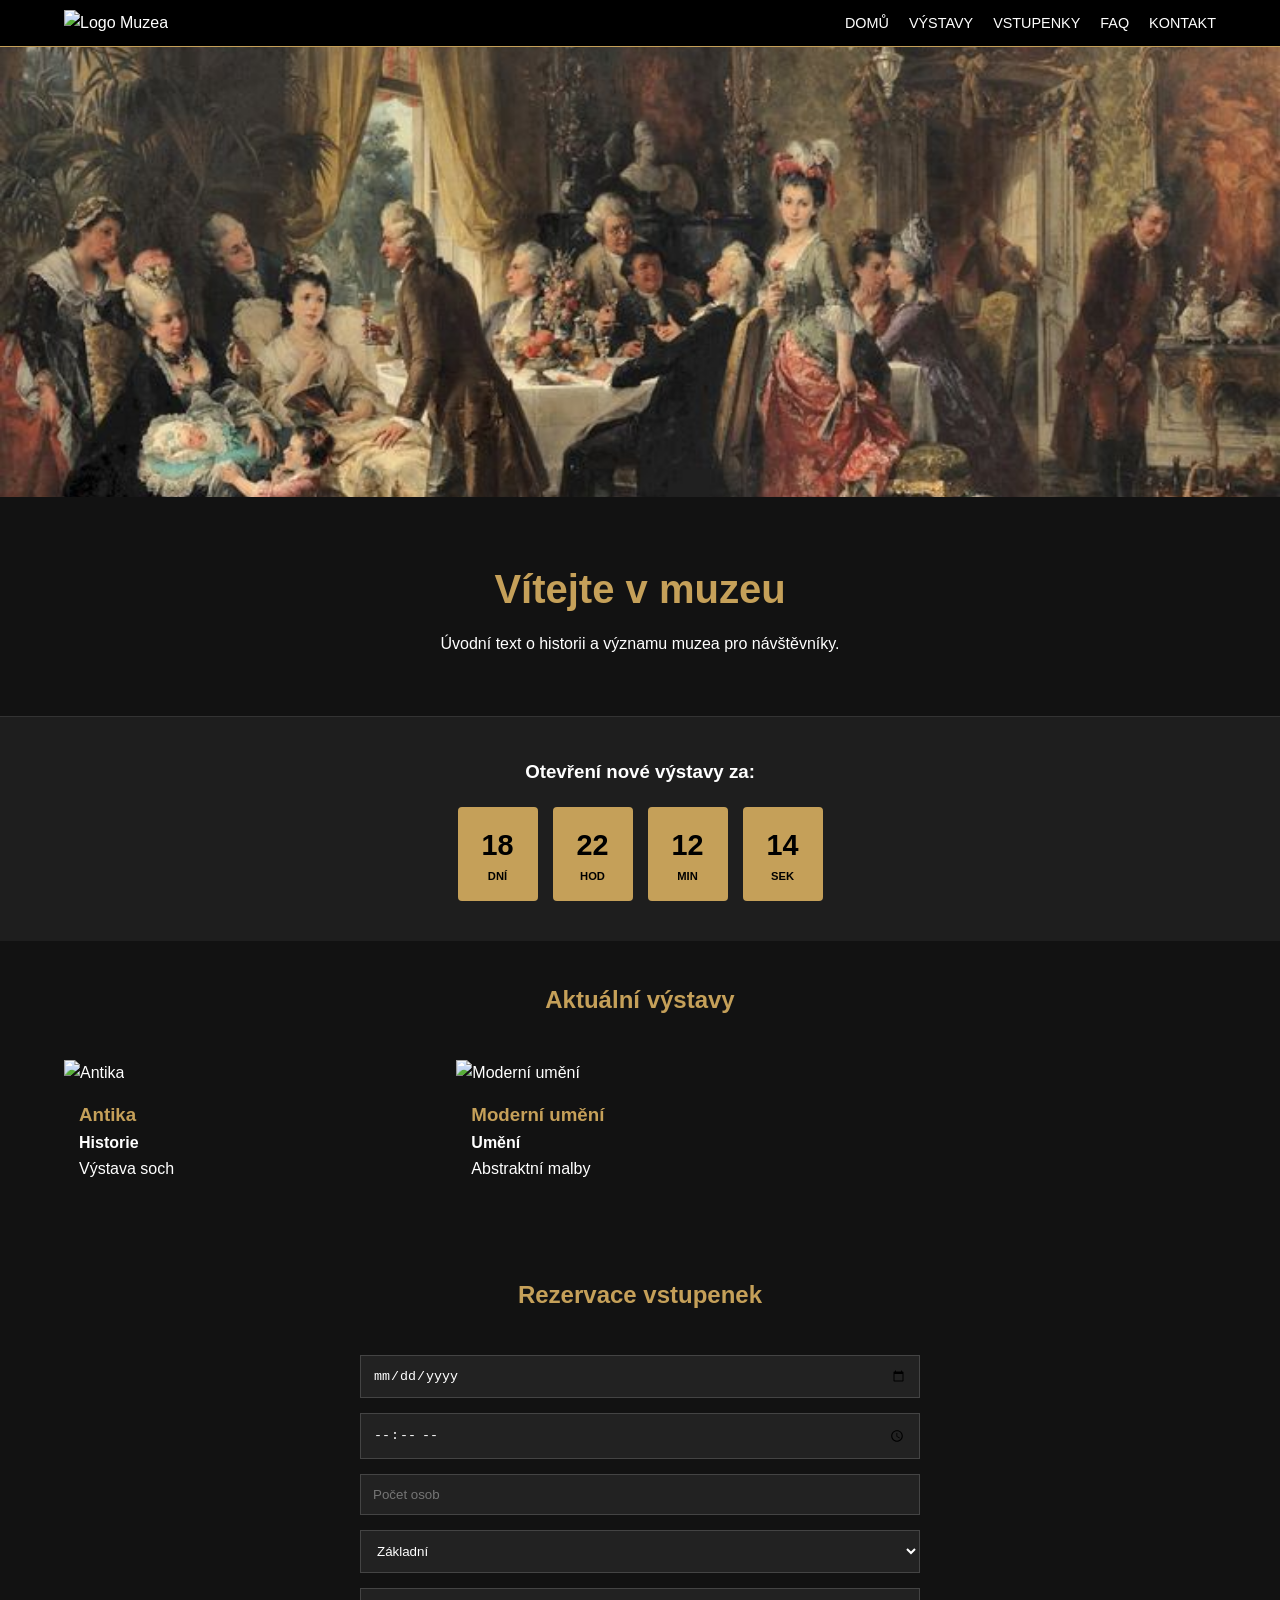
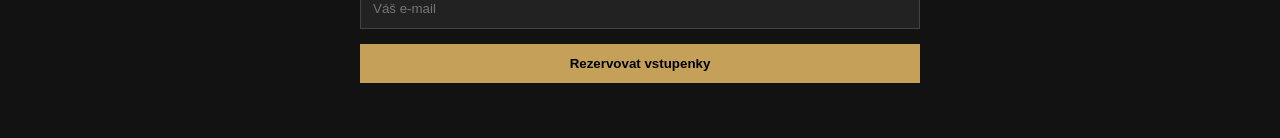
==== programko2polovina/index.html @ acaad383 "Add files via upload" ====
<!DOCTYPE html>
<html lang="cs">
<head>
    <meta charset="UTF-8">
    <meta name="viewport" content="width=device-width, initial-scale=1.0">
    <title>Muzeum - Digitální Průvodce</title>
    <link rel="stylesheet" href="css/style.css">
</head>
<body>

    <nav class="sticky-nav">
        <div class="logo">
            <img src="images/logo.png" height="50" alt="Logo Muzea">
        </div>

        <ul class="nav-links" id="nav-links">
            <li><a href="#domu">Domů</a></li>
            <li><a href="#vystavy">Výstavy</a></li>
            <li><a href="#vstupenky">Vstupenky</a></li>
            <li><a href="#faq">FAQ</a></li>
            <li><a href="#kontakt">Kontakt</a></li>
        </ul>

        <button class="hamburger" id="hamburger">
            <span></span>
            <span></span>
            <span></span>
        </button>
    </nav>

    <header>
        <div class="hero-banner">
            <img src="images/banner.jpeg" alt="Hlavní banner muzea">
        </div>

        <div class="hero-content">
            <h1>Vítejte v muzeu</h1>
            <p>Úvodní text o historii a významu muzea pro návštěvníky.</p>
        </div>
        
        <div class="countdown-section">
            <h3>Otevření nové výstavy za:</h3>
            <div id="countdown" class="countdown-timer">
                <div class="time-unit"><span id="days">00</span><p>Dní</p></div>
                <div class="time-unit"><span id="hours">00</span><p>Hod</p></div>
                <div class="time-unit"><span id="minutes">00</span><p>Min</p></div>
                <div class="time-unit"><span id="seconds">00</span><p>Sek</p></div>
            </div>
        </div>
    </header>

    <section id="vystavy">
        <h2 class="section-title">Aktuální výstavy</h2>
        <div id="expozice-grid" class="grid-container">
            </div>
    </section>

    <section id="vstupenky">
        <h2 class="section-title">Rezervace vstupenek</h2>
        <form id="reservation-form">
            <input type="date" required>
            <input type="time" required>
            <input type="number" placeholder="Počet osob" min="1" required>
            <select>
                <option value="zakladni">Základní</option>
                <option value="student">Studentské</option>
                <option value="senior">Senior</option>
            </select>
            <input type="email" placeholder="Váš e-mail" required>
            <button type="submit">Rezervovat vstupenky</button>
        </form>
    </section>

    <script src="js/main.js"></script>
</body>
</html>
---- programko2polovina/css/style.css ----
/* Globální proměnné a reset */
:root {
    --bg-dark: #121212;
    --card-bg: #1e1e1e;
    --accent-gold: #c5a059;
    --text-light: #ffffff;
}

* { box-sizing: border-box; margin: 0; padding: 0; }

body {
    font-family: 'Segoe UI', Arial, sans-serif;
    background-color: var(--bg-dark);
    color: var(--text-light);
    line-height: 1.6;
}

/* Navigace [cite: 2-7] */
.sticky-nav {
    position: sticky;
    top: 0;
    background-color: rgba(0, 0, 0, 0.95);
    display: flex;
    justify-content: space-between;
    align-items: center;
    padding: 10px 5%;
    border-bottom: 1px solid var(--accent-gold);
    z-index: 1000;
}

.nav-links {
    list-style: none;
    display: flex;
    gap: 20px;
}

.nav-links a {
    color: var(--text-light);
    text-decoration: none;
    text-transform: uppercase;
    font-size: 0.9rem;
    transition: 0.3s;
}

.nav-links a:hover { color: var(--accent-gold); }

/* Hamburger Menu [cite: 36] */
.hamburger {
    display: none;
    flex-direction: column;
    gap: 5px;
    background: none;
    border: none;
    cursor: pointer;
}

.hamburger span {
    display: block;
    width: 25px;
    height: 3px;
    background-color: var(--accent-gold);
}

/* Banner a obsah */
.hero-banner img {
    width: 100%;
    max-height: 450px;
    object-fit: cover;
    display: block;
}

.hero-content {
    padding: 60px 20px;
    text-align: center;
}

.hero-content h1 {
    font-size: 2.5rem;
    color: var(--accent-gold);
    margin-bottom: 10px;
}

/* Odpočet - Boxy podle wireframu [cite: 12-15] */
.countdown-section {
    background-color: var(--card-bg);
    padding: 40px 20px;
    text-align: center;
    border-top: 1px solid #333;
}

.countdown-timer {
    display: flex;
    justify-content: center;
    gap: 15px;
    margin-top: 20px;
}

.time-unit {
    background-color: var(--accent-gold);
    color: #000;
    padding: 15px;
    min-width: 80px;
    border-radius: 4px;
    font-weight: bold;
}

.time-unit span { font-size: 1.8rem; display: block; }
.time-unit p { font-size: 0.7rem; margin: 0; text-transform: uppercase; }

/* Grid pro výstavy [cite: 17] */
.section-title { text-align: center; margin: 40px 0; color: var(--accent-gold); }

.grid-container {
    display: grid;
    gap: 25px;
    padding: 0 5% 40px;
    grid-template-columns: 1fr; /* Mobilní základ */
}

/* Responzivita  */
@media (max-width: 768px) {
    .sticky-nav {
        display: grid !important;
        grid-template-columns: 1fr auto !important; /* První sloupec zabere všechno místo, druhý jen kolik potřebuje hamburger */
        align-items: center !important;
        padding: 10px 5% !important;
        position: relative !important;
    }

    .logo {
        grid-column: 1 !important; /* Logo do prvního sloupce */
        justify-self: start !important; /* Vlevo */
    }

    .hamburger {
        display: flex !important;
        grid-column: 2 !important; /* Hamburger do druhého sloupce */
        justify-self: end !important; /* NATVRDO VPRAVO */
        background: none !important;
        border: none !important;
        flex-direction: column;
        gap: 5px;
        padding: 10px 0 10px 10px; /* Větší plocha na kliknutí */
    }

    .nav-links {
        display: none;
        flex-direction: column;
        position: absolute;
        top: 100%; /* Skočí pod navigaci */
        left: 0;
        width: 100%;
        background: rgba(0, 0, 0, 0.95);
        padding: 20px;
        text-align: center;
        border-bottom: 1px solid var(--accent-gold);
    }

    .nav-links.active {
        display: flex !important;
    }
}

@media (min-width: 1024px) {
    .grid-container { grid-template-columns: repeat(3, 1fr); }
}

/* Formulář [cite: 29] */
#vstupenky { max-width: 600px; margin: 40px auto; padding: 0 20px; }
input, select, button {
    width: 100%; padding: 12px; margin-bottom: 15px;
    background: #222; border: 1px solid #444; color: #fff;
}
button { background: var(--accent-gold); color: #000; font-weight: bold; border: none; cursor: pointer; }
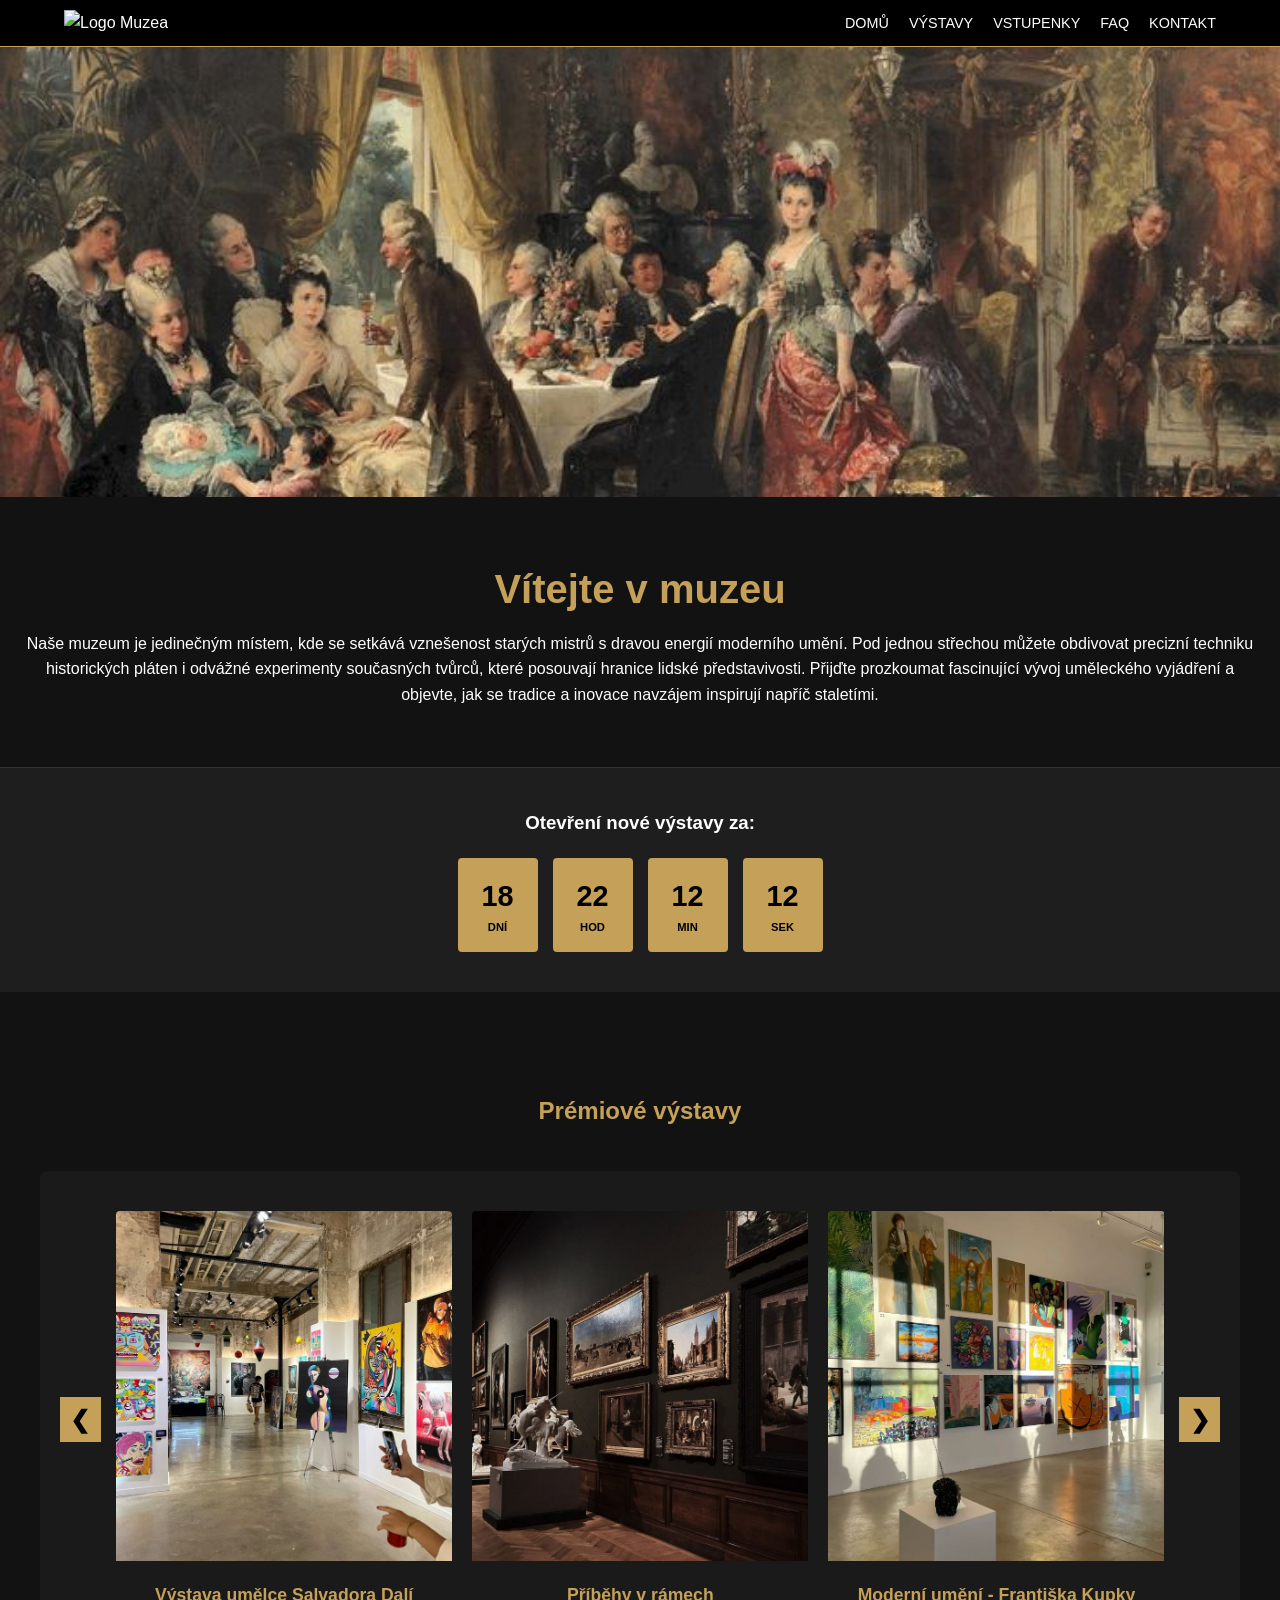
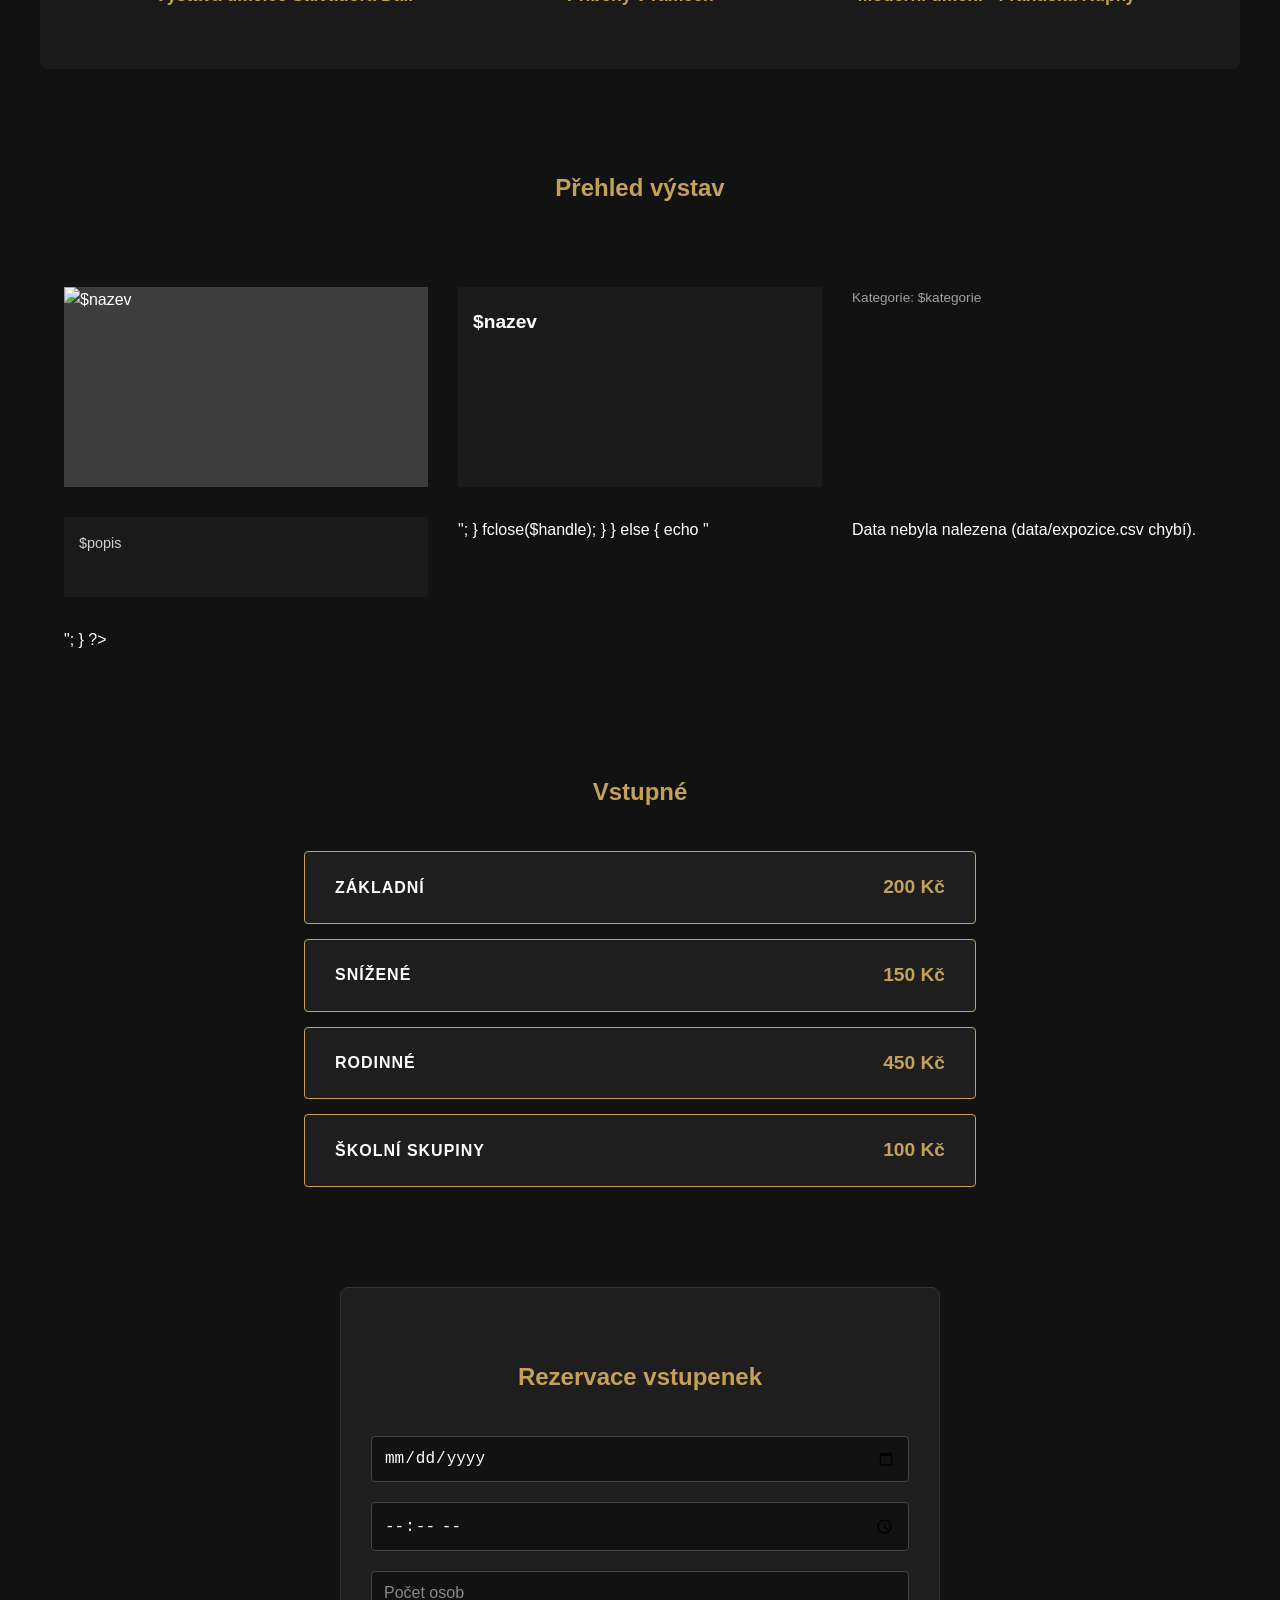
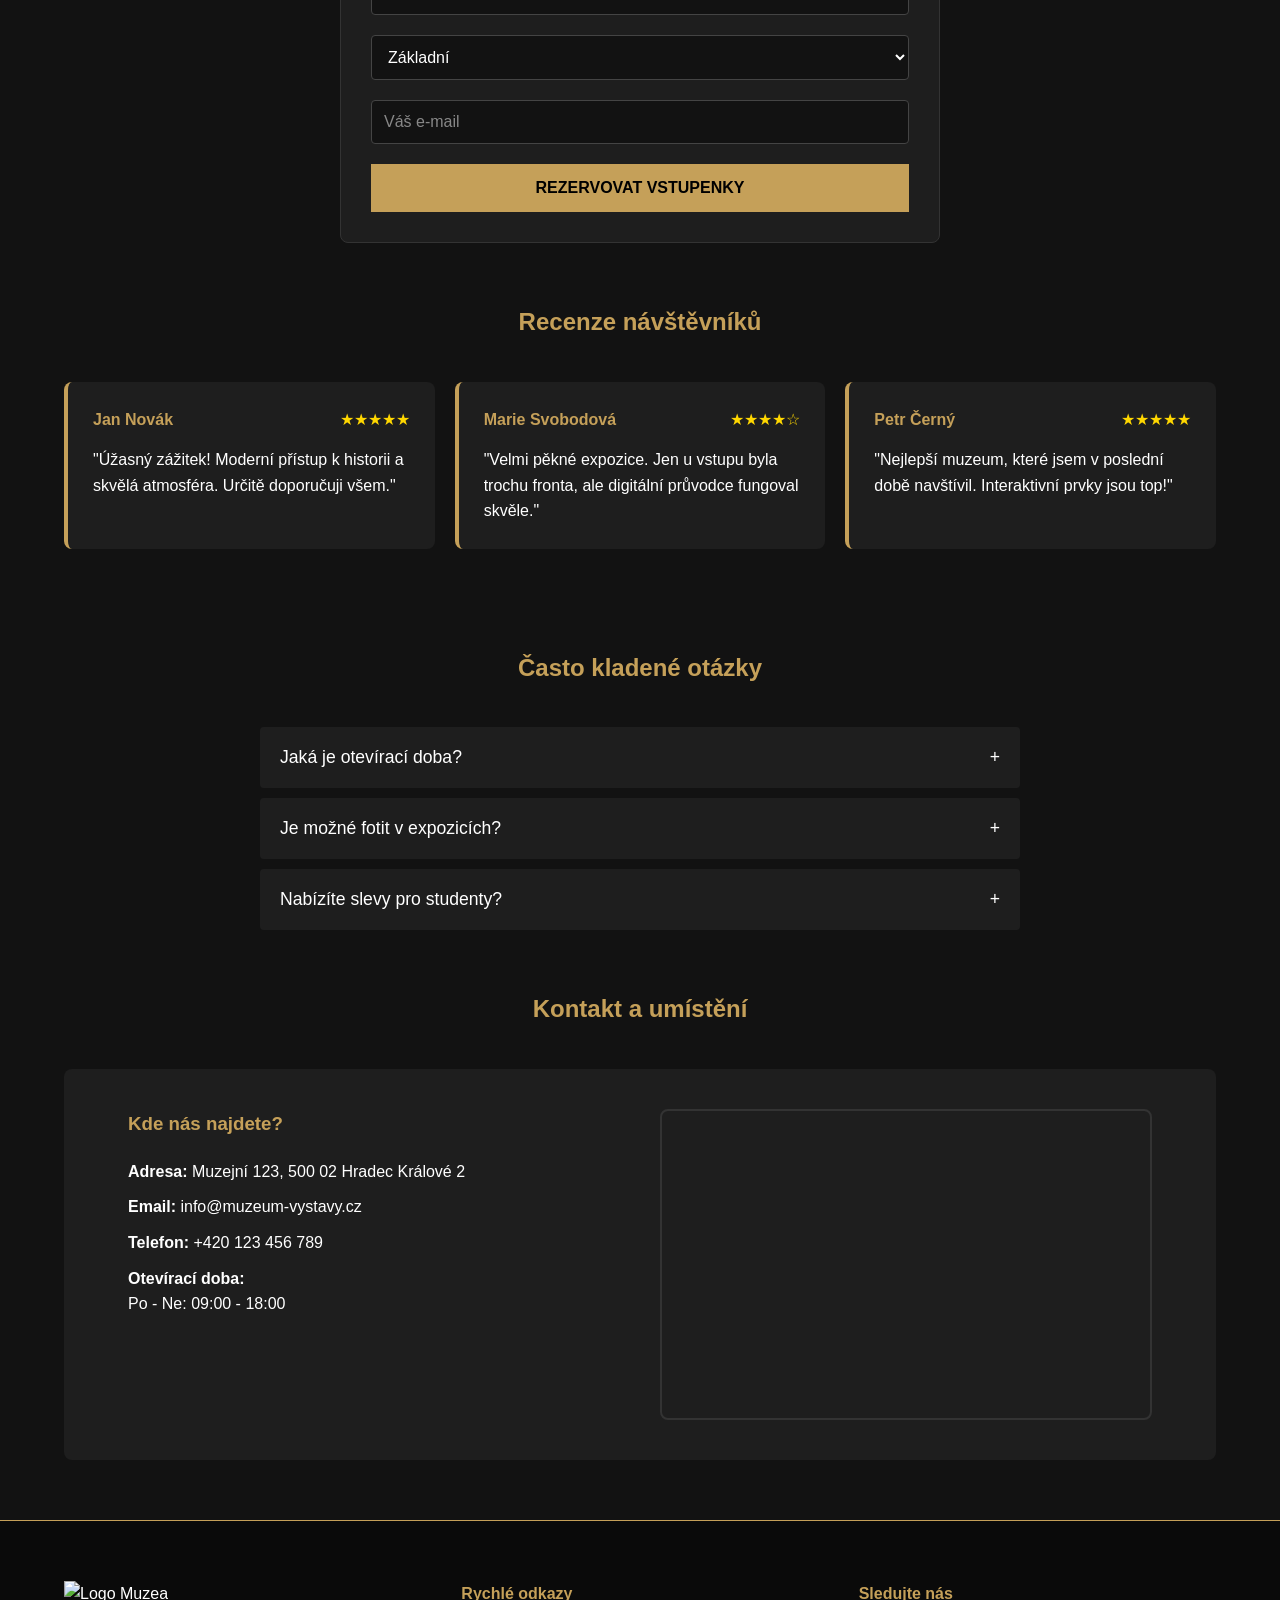
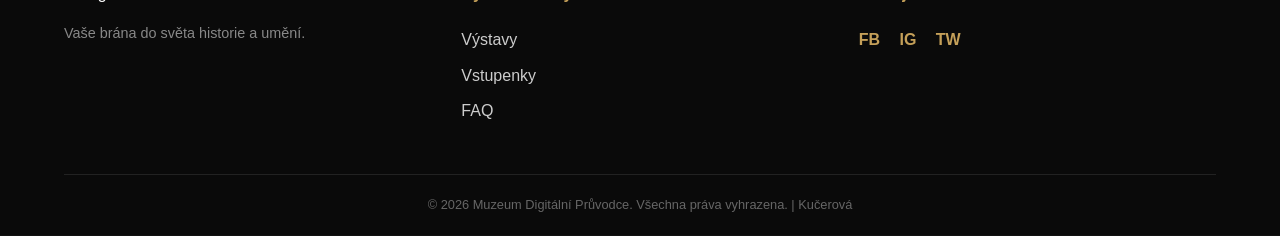
==== commit 49a6dfd6: "Add files via upload" ====
--- a/programko2polovina/index.html
+++ b/programko2polovina/index.html
@@ -35,7 +35,7 @@
 
         <div class="hero-content">
             <h1>Vítejte v muzeu</h1>
-            <p>Úvodní text o historii a významu muzea pro návštěvníky.</p>
+            <p>Naše muzeum je jedinečným místem, kde se setkává vznešenost starých mistrů s dravou energií moderního umění. Pod jednou střechou můžete obdivovat precizní techniku historických pláten i odvážné experimenty současných tvůrců, které posouvají hranice lidské představivosti. Přijďte prozkoumat fascinující vývoj uměleckého vyjádření a objevte, jak se tradice a inovace navzájem inspirují napříč staletími.</p>
         </div>
         
         <div class="countdown-section">
@@ -49,10 +49,75 @@
         </div>
     </header>
 
+    <section id="premium">
+        <h2 class="section-title">Prémiové výstavy</h2>
+        <div class="carousel-container">
+            <button class="carousel-btn prev" id="prevBtn">&#10094;</button>
+            
+            <div class="carousel-track-container">
+                <div class="carousel-track" id="carouselTrack">
+                    <!-- 1. Skupina -->
+                    <div class="carousel-card"><img src="images/premiova1.jpeg" alt="1"><h3>Výstava umělce Salvadora Dalí</h3></div>
+                    <div class="carousel-card"><img src="images/premiova2.jpeg" alt="2"><h3>Příběhy v rámech</h3></div>
+                    <div class="carousel-card"><img src="images/premiova3.jpeg" alt="3"><h3>Moderní umění - Františka Kupky</h3></div>
+                    <!-- 2. Skupina -->
+                    <div class="carousel-card"><img src="images/premiova4.jpeg" alt="4"><h3>Tvář antiky</h3></div>
+                    <div class="carousel-card"><img src="images/premiova5.jpeg" alt="5"><h3>Galerie předků</h3></div>
+                    <div class="carousel-card"><img src="images/premiova6.jpeg" alt="6"><h3>Zlatý věk malby</h3></div>
+                    <!-- 3. Skupina -->
+                    <div class="carousel-card"><img src="images/premiova7.jpeg" alt="7"><h3>Síla živlů</h3></div>
+                    <div class="carousel-card"><img src="images/premiova8.jpeg" alt="8"><h3>Královský azur</h3></div>
+                    <div class="carousel-card"><img src="images/premiova9.jpeg" alt="9"><h3>Nová perspektiva</h3></div>
+                </div>
+            </div>
+
+            <button class="carousel-btn next" id="nextBtn">&#10095;</button>
+        </div>
+    </section>
+    <!-- Tečky pod carouselem -->
+    <div class="carousel-dots">
+        <span class="dot active"></span>
+        <span class="dot"></span>
+        <span class="dot"></span>
+    </div>
+    </section>
+
+    <!-- Přehled výstav (Zde se plní data z CSV) -->
     <section id="vystavy">
-        <h2 class="section-title">Aktuální výstavy</h2>
+        <h2 class="section-title">Přehled výstav</h2>
         <div id="expozice-grid" class="grid-container">
-            </div>
+
+
+
+            
+        </div>
+    </section>
+
+    <section id="vstupne">
+    <h2 class="section-title">Vstupné</h2>
+    <div class="vstupne-container">
+        
+        <div class="vstupne-row">
+            <span class="vstupne-typ">ZÁKLADNÍ</span>
+            <span class="vstupne-cena">200 Kč</span>
+        </div>
+
+        <div class="vstupne-row">
+            <span class="vstupne-typ">SNÍŽENÉ</span>
+            <span class="vstupne-cena">150 Kč</span>
+        </div>
+
+        <div class="vstupne-row">
+            <span class="vstupne-typ">RODINNÉ</span>
+            <span class="vstupne-cena">450 Kč</span>
+        </div>
+
+        <div class="vstupne-row">
+            <span class="vstupne-typ">ŠKOLNÍ SKUPINY</span>
+            <span class="vstupne-cena">100 Kč</span>
+        </div>
+
+    </div>
     </section>
 
     <section id="vstupenky">
@@ -71,6 +136,111 @@
         </form>
     </section>
 
+    <!--Recenze navstevniku a  otazky -->
+    <section id="recenze">
+    <h2 class="section-title">Recenze návštěvníků</h2>
+    <div class="reviews-container">
+        <div class="review-card">
+            <div class="review-header">
+                <span class="visitor-name">Jan Novák</span>
+                <span class="stars">★★★★★</span>
+            </div>
+            <p>"Úžasný zážitek! Moderní přístup k historii a skvělá atmosféra. Určitě doporučuji všem."</p>
+        </div>
+        <div class="review-card">
+            <div class="review-header">
+                <span class="visitor-name">Marie Svobodová</span>
+                <span class="stars">★★★★☆</span>
+            </div>
+            <p>"Velmi pěkné expozice. Jen u vstupu byla trochu fronta, ale digitální průvodce fungoval skvěle."</p>
+        </div>
+        <div class="review-card">
+            <div class="review-header">
+                <span class="visitor-name">Petr Černý</span>
+                <span class="stars">★★★★★</span>
+            </div>
+            <p>"Nejlepší muzeum, které jsem v poslední době navštívil. Interaktivní prvky jsou top!"</p>
+        </div>
+    </div>
+    </section>
+
+    <section id="faq">
+        <h2 class="section-title">Často kladené otázky</h2>
+        <div class="faq-container">
+            <div class="faq-item">
+                <button class="faq-question">Jaká je otevírací doba? <span class="icon">+</span></button>
+                <div class="faq-answer">
+                    <p>Máme otevřeno každý den od 9:00 do 18:00, včetně víkendů a svátků.</p>
+                </div>
+            </div>
+            <div class="faq-item">
+                <button class="faq-question">Je možné fotit v expozicích? <span class="icon">+</span></button>
+                <div class="faq-answer">
+                    <p>Ano, focení pro osobní účely je povoleno bez použití blesku a stativu.</p>
+                </div>
+            </div>
+            <div class="faq-item">
+                <button class="faq-question">Nabízíte slevy pro studenty? <span class="icon">+</span></button>
+                <div class="faq-answer">
+                    <p>Ano, po předložení platného průkazu ISIC mají studenti nárok na zlevněné vstupné. [cite: 8]</p>
+                </div>
+            </div>
+        </div>
+    </section>
+
+    <section id="kontakt">
+        <h2 class="section-title">Kontakt a umístění</h2>
+        <div class="contact-container">
+            <div class="contact-info">
+                <h3>Kde nás najdete?</h3>
+                <p><strong>Adresa:</strong> Muzejní 123, 500 02 Hradec Králové 2</p>
+                <p><strong>Email:</strong> info@muzeum-vystavy.cz</p>
+                <p><strong>Telefon:</strong> +420 123 456 789</p>
+                <div class="opening-hours">
+                    <h4>Otevírací doba:</h4>
+                    <p>Po - Ne: 09:00 - 18:00</p>
+                </div>
+            </div>
+
+            <div class="map-box">
+                <iframe 
+                    src="https://www.google.com/maps/embed?pb=!1m18!1m12!1m3!1d40869.69507463649!2d15.777284317602907!3d50.191877316410284!2m3!1f0!2f0!3f0!3m2!1i1024!2i768!4f13.1!3m3!1m2!1s0x470c2b4e7a7c627b%3A0x1c00af1298643eb0!2s500%2002%20Hradec%20Kr%C3%A1lov%C3%A9%202!5e0!3m2!1scs!2scz!4v1712684476229!5m2!1scs!2scz" 
+                    width="100%" 
+                    height="300" 
+                    style="border:0;" 
+                    allowfullscreen="" 
+                    loading="lazy">
+                </iframe>
+            </div>
+        </div>
+    </section>
+
+    <footer>
+        <div class="footer-content">
+            <div class="footer-logo">
+                <img src="images/logo.png" alt="Logo Muzea" height="40">
+                <p>Vaše brána do světa historie a umění.</p>
+            </div>
+            <div class="footer-links">
+                <h4>Rychlé odkazy</h4>
+                <ul>
+                    <li><a href="#vystavy">Výstavy</a></li>
+                    <li><a href="#vstupenky">Vstupenky</a></li>
+                    <li><a href="#faq">FAQ</a></li>
+                </ul>
+            </div>
+            <div class="footer-socials">
+                <h4>Sledujte nás</h4>
+                <div class="social-icons">
+                    <span>FB</span> <span>IG</span> <span>TW</span>
+                </div>
+            </div>
+        </div>
+        <div class="footer-bottom">
+            <p>&copy; 2026 Muzeum Digitální Průvodce. Všechna práva vyhrazena. | Kučerová</p>
+        </div>
+    </footer>
+
     <script src="js/main.js"></script>
 </body>
 </html>
--- a/programko2polovina/css/style.css
+++ b/programko2polovina/css/style.css
@@ -15,7 +15,7 @@
     line-height: 1.6;
 }
 
-/* Navigace [cite: 2-7] */
+/* Navigace */
 .sticky-nav {
     position: sticky;
     top: 0;
@@ -44,7 +44,7 @@
 
 .nav-links a:hover { color: var(--accent-gold); }
 
-/* Hamburger Menu [cite: 36] */
+/* Hamburger Menu */
 .hamburger {
     display: none;
     flex-direction: column;
@@ -80,7 +80,7 @@
     margin-bottom: 10px;
 }
 
-/* Odpočet - Boxy podle wireframu [cite: 12-15] */
+/* Odpočet - Boxy podle wireframu */
 .countdown-section {
     background-color: var(--card-bg);
     padding: 40px 20px;
@@ -107,7 +107,7 @@
 .time-unit span { font-size: 1.8rem; display: block; }
 .time-unit p { font-size: 0.7rem; margin: 0; text-transform: uppercase; }
 
-/* Grid pro výstavy [cite: 17] */
+/* Grid pro výstavy */
 .section-title { text-align: center; margin: 40px 0; color: var(--accent-gold); }
 
 .grid-container {
@@ -117,58 +117,495 @@
     grid-template-columns: 1fr; /* Mobilní základ */
 }
 
-/* Responzivita  */
+/* --- SEKCE PRÉMIOVÉ VÝSTAVY (CAROUSEL) --- */
+
+/* Hlavní kontejner celé sekce */
+#premium {
+    padding: 60px 0;
+    background-color: var(--bg-dark);
+}
+
+/* Kontejner, ve kterém je track a šipky */
+.carousel-container {
+    position: relative;
+    max-width: 1200px; /* Šířka pro 3 velké karty vedle sebe */
+    margin: 0 auto;
+    display: flex;
+    align-items: center;
+    background: #1a1a1a; 
+    padding: 40px 20px;
+    border-radius: 8px;
+}
+
+/* Okno, skrz které vidíme karty (ořezává zbytek) */
+.carousel-track-container {
+    overflow: hidden;
+    width: 100%;
+}
+
+/* Nekonečný pás s kartami */
+.carousel-track {
+    display: flex;
+    gap: 20px; /* Mezera mezi kartami */
+    transition: transform 0.6s cubic-bezier(0.4, 0, 0.2, 1); /* Hladký pohyb */
+    will-change: transform;
+}
+
+/* Jednotlivá karta v carouselu */
+.carousel-card {
+    /* Výpočet: (100% šířky / 3 karty) - (mezery mezi nimi) */
+    min-width: calc((100% / 3) - (40px / 3)); 
+    background: var(--card-bg);
+    border-radius: 4px;
+    overflow: hidden;
+    display: flex;
+    flex-direction: column;
+}
+
+/* Tvaru obrázku */
+.carousel-card img {
+    width: 100%;
+    height: 350px; 
+    object-fit: cover; /* Obrázek vyplní prostor bez deformace */
+    display: block;
+    background-color: #333;
+}
+
+/* Text pod obrázkem v carouselu */
+.carousel-card h3 {
+    padding: 20px;
+    margin: 0;
+    color: var(--accent-gold);
+    background-color: #1a1a1a;
+    text-align: center;
+    font-size: 1.1rem;
+}
+
+/* --- OVLÁDACÍ ŠIPKY --- */
+.carousel-btn {
+    background: var(--accent-gold);
+    color: #000;
+    border: none;
+    width: 45px;
+    height: 45px;
+    cursor: pointer;
+    font-size: 1.5rem;
+    font-weight: bold;
+    z-index: 10;
+    display: flex;
+    align-items: center;
+    justify-content: center;
+    transition: background 0.3s, transform 0.2s;
+}
+
+.carousel-btn:hover {
+    background: #e0b869;
+    transform: scale(1.1);
+}
+
+.carousel-btn.prev { margin-right: 15px; }
+.carousel-btn.next { margin-left: 15px; }
+
+/* --- RESPONZIVITA (Mobilní zobrazení 576px) --- */
 @media (max-width: 768px) {
-    .sticky-nav {
-        display: grid !important;
-        grid-template-columns: 1fr auto !important; /* První sloupec zabere všechno místo, druhý jen kolik potřebuje hamburger */
-        align-items: center !important;
-        padding: 10px 5% !important;
-        position: relative !important;
-    }
-
-    .logo {
-        grid-column: 1 !important; /* Logo do prvního sloupce */
-        justify-self: start !important; /* Vlevo */
-    }
-
-    .hamburger {
-        display: flex !important;
-        grid-column: 2 !important; /* Hamburger do druhého sloupce */
-        justify-self: end !important; /* NATVRDO VPRAVO */
-        background: none !important;
-        border: none !important;
-        flex-direction: column;
-        gap: 5px;
-        padding: 10px 0 10px 10px; /* Větší plocha na kliknutí */
-    }
-
-    .nav-links {
-        display: none;
-        flex-direction: column;
-        position: absolute;
-        top: 100%; /* Skočí pod navigaci */
-        left: 0;
-        width: 100%;
-        background: rgba(0, 0, 0, 0.95);
+    .carousel-card {
+        min-width: 100%; /* Na mobilu vidíme jen jednu velkou kartu */
+    }
+    
+    .carousel-container {
+        padding: 20px 10px;
+    }
+    
+    .carousel-btn {
+        width: 35px;
+        height: 35px;
+        font-size: 1rem;
+    }
+}
+
+/* Kontejner pro mřížku */
+.grid-container {
+    display: grid;
+    gap: 30px; /* Mezera mezi boxy */
+    padding: 40px 5%;
+    /* 3 sloupce na desktopu (1440px) */
+    grid-template-columns: repeat(3, 1fr);
+}
+
+/* Hlavní box karty (světlejší šedá plocha) */
+.card {
+    background-color: #2a2a2a; 
+    padding: 20px;
+    border-radius: 4px;
+    display: flex;
+    flex-direction: column;
+    gap: 15px;
+}
+
+/* Box pro obrázek */
+.card-img-box {
+    width: 100%;
+    height: 200px;
+    background-color: #3d3d3d; /* Barva placeholderu z obrázku */
+    overflow: hidden;
+}
+
+.card-img-box img {
+    width: 100%;
+    height: 100%;
+    object-fit: cover;
+}
+
+/* Blok s názvem výstavy (tmavý podklad) */
+.card-title-box {
+    background-color: #1a1a1a;
+    padding: 20px 15px;
+    text-align: left;
+}
+
+.card-title-box h3 {
+    color: #ffffff;
+    margin: 0;
+    font-size: 1.2rem;
+}
+
+/* Text kategorie */
+.category-text {
+    color: #a0a0a0;
+    font-size: 0.85rem;
+    margin: 0;
+}
+
+/* Blok s popisem (tmavý podklad) */
+.card-desc-box {
+    background-color: #1a1a1a;
+    padding: 15px;
+    min-height: 80px;
+}
+
+.card-desc-box p {
+    color: #d0d0d0;
+    margin: 0;
+    font-size: 0.9rem;
+}
+
+/* Responzivita pro mobil (576px) */
+@media (max-width: 768px) {
+    .grid-container {
+        grid-template-columns: 1fr; /* Na mobilu jen jeden sloupec */
+    }
+}
+
+
+/* --- REZERVACE VSTUPENEK --- */
+
+#vstupenky { 
+    max-width: 600px; 
+    margin: 60px auto; 
+    padding: 30px;
+    background-color: var(--card-bg); /* Tmavé pozadí celého formuláře */
+    border-radius: 8px;
+    border: 1px solid #333;
+}
+
+#reservation-form {
+    display: flex;
+    flex-direction: column;
+}
+
+/* Stylování vstupních polí (inputů) */
+#reservation-form input, 
+#reservation-form select {
+    width: 100%; 
+    padding: 12px; 
+    margin-bottom: 20px;
+    background: #121212; /* Velmi tmavé pozadí políček */
+    border: 1px solid #444; 
+    color: #ffffff; /* BÍLÁ BARVA TEXTU, aby šlo vidět, co píšeš */
+    border-radius: 4px;
+    font-size: 1rem;
+}
+
+/* Barva textu pro "placeholder" (ten šedý text, než začneš psát) */
+#reservation-form input::placeholder {
+    color: #888;
+}
+
+/* Styl pro tlačítko */
+#reservation-form button { 
+    background: var(--accent-gold); 
+    color: #000; 
+    font-weight: bold; 
+    border: none; 
+    padding: 15px;
+    cursor: pointer; 
+    text-transform: uppercase;
+    transition: 0.3s;
+    font-size: 1rem;
+}
+
+#reservation-form button:hover { 
+    background: #e0b869; 
+    transform: translateY(-2px);
+}
+
+/* Styl pro potvrzovací zprávu po odeslání */
+#reservation-message {
+    margin-top: 20px;
+    padding: 15px;
+    text-align: center;
+    border-radius: 4px;
+    color: var(--accent-gold);
+    background-color: rgba(197, 160, 89, 0.1); /* Jemný zlatý nádech pozadí */
+}
+
+/* Responzivita pro mobily */
+@media (max-width: 768px) {
+    #vstupenky {
+        margin: 20px 5%;
         padding: 20px;
+    }
+}
+
+/* --- RECENZE --- */
+.reviews-container {
+    display: grid;
+    grid-template-columns: repeat(3, 1fr); /* 3 vedle sebe na desktopu */
+    gap: 20px;
+    padding: 0 5% 60px;
+}
+
+.review-card {
+    background-color: var(--card-bg);
+    padding: 25px;
+    border-radius: 8px;
+    border-left: 4px solid var(--accent-gold); /* Zlatý detail na boku */
+}
+
+.review-header {
+    display: flex;
+    justify-content: space-between;
+    margin-bottom: 15px;
+}
+
+.visitor-name {
+    font-weight: bold;
+    color: var(--accent-gold);
+}
+
+.stars {
+    color: #ffd700;
+}
+
+/* --- FAQ  --- */
+.faq-container {
+    max-width: 800px;
+    margin: 0 auto 60px;
+    padding: 0 20px;
+}
+
+.faq-item {
+    margin-bottom: 10px;
+    background-color: var(--card-bg);
+    border-radius: 4px;
+}
+
+.faq-question {
+    width: 100%;
+    padding: 20px;
+    background: none;
+    border: none;
+    color: var(--text-light);
+    text-align: left;
+    font-size: 1.1rem;
+    cursor: pointer;
+    display: flex;
+    justify-content: space-between;
+    align-items: center;
+}
+
+.faq-answer {
+    max-height: 0;
+    overflow: hidden;
+    transition: max-height 0.3s ease-out;
+    background-color: #1a1a1a;
+}
+
+.faq-answer p {
+    padding: 20px;
+    color: #ccc;
+    margin: 0;
+}
+
+/* Třída pro otevřené FAQ  */
+.faq-item.active .faq-answer {
+    max-height: 200px;
+}
+
+.faq-item.active .icon {
+    transform: rotate(45deg);
+    color: var(--accent-gold);
+}
+
+/* --- RESPONZIVITA (576px - 1440px)  --- */
+@media (max-width: 992px) {
+    .reviews-container {
+        grid-template-columns: repeat(2, 1fr);
+    }
+}
+
+@media (max-width: 600px) {
+    .reviews-container {
+        grid-template-columns: 1fr; /* Na mobilu pod sebou */
+    }
+}
+
+/* --- KONTAKT A MAPA --- */
+.contact-container {
+    display: grid;
+    grid-template-columns: 1fr 1fr; /* Dva sloupce na desktopu */
+    gap: 40px;
+    padding: 40px 5%;
+    background-color: var(--card-bg);
+    margin: 0 5% 60px;
+    border-radius: 8px;
+}
+
+.contact-info h3 {
+    color: var(--accent-gold);
+    margin-bottom: 20px;
+}
+
+.contact-info p {
+    margin-bottom: 10px;
+}
+
+.map-box {
+    border-radius: 8px;
+    overflow: hidden;
+    border: 2px solid #333;
+}
+
+/* --- FOOTER --- */
+footer {
+    background-color: #0a0a0a;
+    color: #fff;
+    padding: 60px 5% 20px;
+    border-top: 1px solid var(--accent-gold);
+}
+
+.footer-content {
+    display: grid;
+    grid-template-columns: repeat(3, 1fr); /* Tři sekce v patičce */
+    gap: 40px;
+    margin-bottom: 40px;
+}
+
+.footer-logo p {
+    margin-top: 15px;
+    color: #888;
+    font-size: 0.9rem;
+}
+
+.footer-links h4, .footer-socials h4 {
+    color: var(--accent-gold);
+    margin-bottom: 20px;
+}
+
+.footer-links ul {
+    list-style: none;
+}
+
+.footer-links li {
+    margin-bottom: 10px;
+}
+
+.footer-links a {
+    color: #ccc;
+    text-decoration: none;
+    transition: 0.3s;
+}
+
+.footer-links a:hover {
+    color: var(--accent-gold);
+}
+
+.social-icons span {
+    display: inline-block;
+    margin-right: 15px;
+    color: var(--accent-gold);
+    cursor: pointer;
+    font-weight: bold;
+}
+
+.footer-bottom {
+    text-align: center;
+    padding-top: 20px;
+    border-top: 1px solid #222;
+    font-size: 0.8rem;
+    color: #666;
+}
+
+/* --- RESPONZIVITA --- */
+@media (max-width: 768px) {
+    .contact-container, .footer-content {
+        grid-template-columns: 1fr; /* Na mobilu vše pod sebou */
         text-align: center;
-        border-bottom: 1px solid var(--accent-gold);
-    }
-
-    .nav-links.active {
-        display: flex !important;
-    }
-}
-
-@media (min-width: 1024px) {
-    .grid-container { grid-template-columns: repeat(3, 1fr); }
-}
-
-/* Formulář [cite: 29] */
-#vstupenky { max-width: 600px; margin: 40px auto; padding: 0 20px; }
-input, select, button {
-    width: 100%; padding: 12px; margin-bottom: 15px;
-    background: #222; border: 1px solid #444; color: #fff;
-}
-button { background: var(--accent-gold); color: #000; font-weight: bold; border: none; cursor: pointer; }+    }
+
+    .footer-links ul {
+        padding: 0;
+    }
+}
+
+/* --- SEKCE VSTUPNÉ PODLE PŘEDLOHY --- */
+#vstupne {
+    padding: 40px 5%;
+    max-width: 800px;
+    margin: 0 auto;
+}
+
+.vstupne-container {
+    display: flex;
+    flex-direction: column;
+    gap: 15px; /* Mezera mezi rámečky */
+}
+
+.vstupne-row {
+    display: flex;
+    justify-content: space-between; /* Název vlevo, cena vpravo */
+    align-items: center;
+    padding: 20px 30px;
+    background-color: var(--card-bg); /* Tmavé pozadí z tvých proměnných */
+    border: 1px solid var(--accent-gold); /* Zlatý rámeček pro každou kategorii */
+    border-radius: 4px;
+    transition: transform 0.2s;
+}
+
+.vstupne-row:hover {
+    transform: scale(1.02); /* Jemný efekt při najetí */
+    background-color: #252525;
+}
+
+.vstupne-typ {
+    font-weight: bold;
+    text-transform: uppercase;
+    letter-spacing: 1px;
+    color: var(--text-light);
+}
+
+.vstupne-cena {
+    font-weight: bold;
+    color: var(--accent-gold);
+    font-size: 1.2rem;
+}
+
+/* Úprava pro mobily */
+@media (max-width: 480px) {
+    .vstupne-row {
+        padding: 15px 20px;
+    }
+    .vstupne-cena {
+        font-size: 1rem;
+    }
+}
